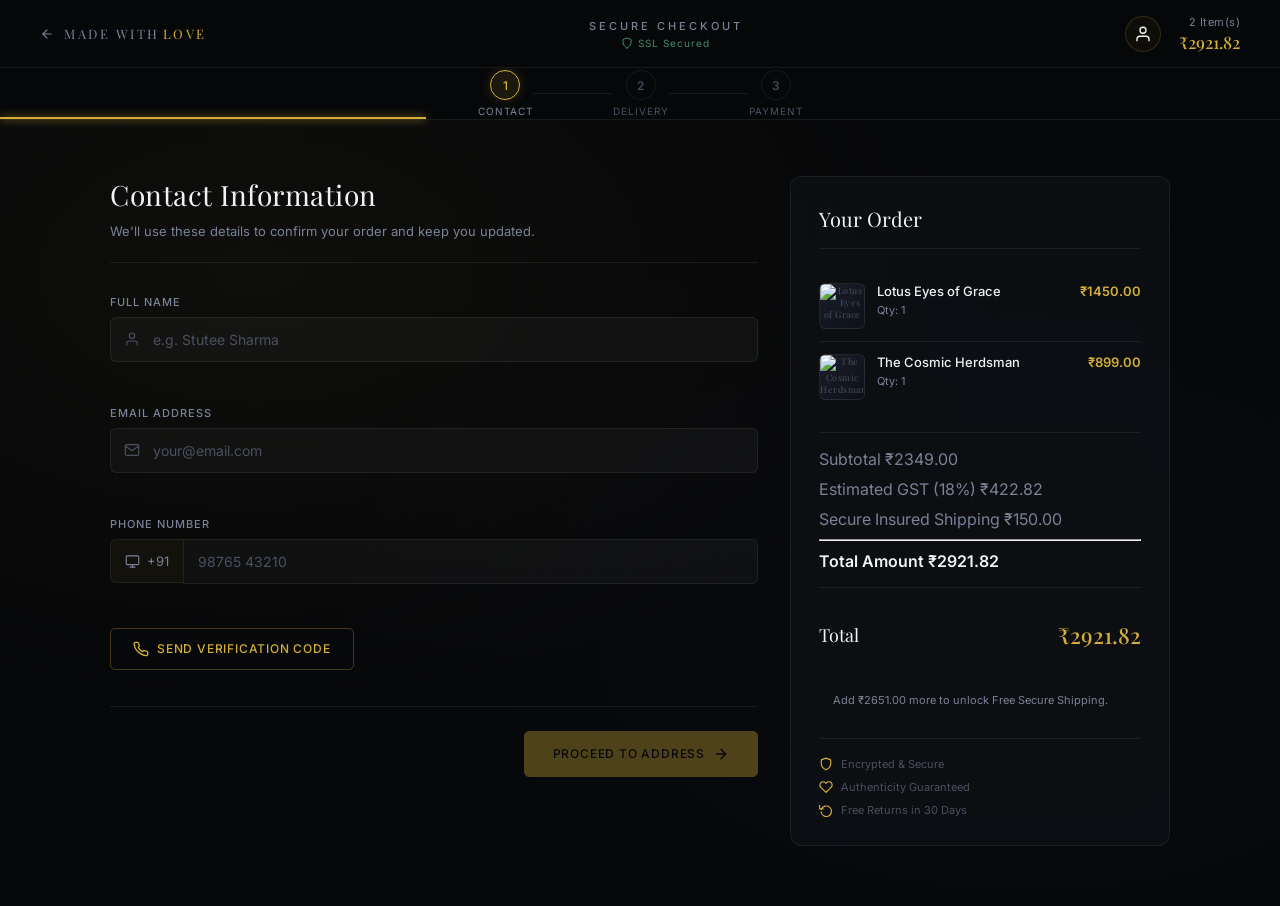
==== checkout.html @ 81f94aae "Initial commit — Stutee's Gallery" ====
<!DOCTYPE html>
<html lang="en">
<head>
  <meta charset="UTF-8">
  <meta name="viewport" content="width=device-width, initial-scale=1.0">
  <title>Secure Checkout — Stutee's Collection</title>
  <meta name="description" content="Complete your purchase from Stutee's Collection — a premium fine art gallery experience.">
  <link rel="preconnect" href="https://fonts.googleapis.com">
  <link rel="preconnect" href="https://fonts.gstatic.com" crossorigin>
  <link href="https://fonts.googleapis.com/css2?family=Inter:wght@300;400;500;600;700&family=Playfair+Display:ital,wght@0,400;0,500;0,600;1,400&display=swap" rel="stylesheet">
  <link rel="stylesheet" href="assets/css/checkout.css">
</head>
<body>

  <!-- FIXED CHECKOUT HEADER -->
  <header class="checkout-header">
    <a href="index.html" class="checkout-logo" aria-label="Back to Gallery">
      <svg class="logo-back-arrow" viewBox="0 0 24 24" width="14" height="14" fill="none" stroke="currentColor" stroke-width="2" stroke-linecap="round" stroke-linejoin="round">
        <line x1="19" y1="12" x2="5" y2="12"></line>
        <polyline points="12 19 5 12 12 5"></polyline>
      </svg>
      <span class="logo-text">MADE WITH<em>LOVE</em></span>
    </a>

    <div class="checkout-title-group">
      <span class="checkout-title">SECURE CHECKOUT</span>
      <div class="secure-badge">
        <svg viewBox="0 0 24 24" width="12" height="12" fill="none" stroke="currentColor" stroke-width="2" stroke-linecap="round" stroke-linejoin="round">
          <path d="M12 22s8-4 8-10V5l-8-3-8 3v7c0 6 8 10 8 10z"></path>
        </svg>
        SSL Secured
      </div>
    </div>

    <div class="header-order-count" id="checkout-header-right">
      <div class="header-order-count-text">
        <span id="header-item-count">0 Items</span>
        <span class="header-order-total" id="header-total">₹0.00</span>
      </div>
    </div>
  </header>

  <!-- STEP PROGRESS TRACKER -->
  <div class="progress-track-wrapper">
    <div class="progress-fill-bar" id="progress-fill"></div>
    <div class="step-nodes">

      <div class="step-node active" id="node-1">
        <div class="node-circle">
          <span class="node-num">1</span>
          <svg class="node-check" viewBox="0 0 24 24" width="13" height="13" fill="none" stroke="currentColor" stroke-width="2.5" stroke-linecap="round" stroke-linejoin="round">
            <polyline points="20 6 9 17 4 12"></polyline>
          </svg>
        </div>
        <span class="node-label">Contact</span>
      </div>

      <div class="step-connector" id="connector-1"></div>

      <div class="step-node" id="node-2">
        <div class="node-circle">
          <span class="node-num">2</span>
          <svg class="node-check" viewBox="0 0 24 24" width="13" height="13" fill="none" stroke="currentColor" stroke-width="2.5" stroke-linecap="round" stroke-linejoin="round">
            <polyline points="20 6 9 17 4 12"></polyline>
          </svg>
        </div>
        <span class="node-label">Delivery</span>
      </div>

      <div class="step-connector" id="connector-2"></div>

      <div class="step-node" id="node-3">
        <div class="node-circle">
          <span class="node-num">3</span>
          <svg class="node-check" viewBox="0 0 24 24" width="13" height="13" fill="none" stroke="currentColor" stroke-width="2.5" stroke-linecap="round" stroke-linejoin="round">
            <polyline points="20 6 9 17 4 12"></polyline>
          </svg>
        </div>
        <span class="node-label">Payment</span>
      </div>

    </div>
  </div>

  <!-- MAIN CHECKOUT LAYOUT -->
  <main class="checkout-main">

    <!-- LEFT: Multi-step Form Area -->
    <div class="checkout-form-area">

      <!-- ─── STEP 1: CONTACT INFO ─── -->
      <section class="checkout-step active" id="step-1">
        <div class="step-header">
          <h2 class="step-title">Contact Information</h2>
          <p class="step-subtitle">We'll use these details to confirm your order and keep you updated.</p>
        </div>

        <div class="form-group">
          <label class="form-label" for="full-name">Full Name</label>
          <div class="input-wrapper">
            <svg class="input-icon" viewBox="0 0 24 24" width="16" height="16" fill="none" stroke="currentColor" stroke-width="1.8" stroke-linecap="round" stroke-linejoin="round"><path d="M20 21v-2a4 4 0 0 0-4-4H8a4 4 0 0 0-4 4v2"></path><circle cx="12" cy="7" r="4"></circle></svg>
            <input type="text" id="full-name" class="form-input" placeholder="e.g. Stutee Sharma" autocomplete="name">
          </div>
          <span class="field-error" id="err-name"></span>
        </div>

        <div class="form-group">
          <label class="form-label" for="email-address">Email Address</label>
          <div class="input-wrapper">
            <svg class="input-icon" viewBox="0 0 24 24" width="16" height="16" fill="none" stroke="currentColor" stroke-width="1.8" stroke-linecap="round" stroke-linejoin="round"><path d="M4 4h16c1.1 0 2 .9 2 2v12c0 1.1-.9 2-2 2H4c-1.1 0-2-.9-2-2V6c0-1.1.9-2 2-2z"></path><polyline points="22,6 12,13 2,6"></polyline></svg>
            <input type="email" id="email-address" class="form-input" placeholder="your@email.com" autocomplete="email">
          </div>
          <span class="field-error" id="err-email"></span>
        </div>

        <div class="form-group">
          <label class="form-label" for="phone-number">Phone Number</label>
          <div class="input-wrapper phone-row">
            <div class="phone-prefix">
              <svg viewBox="0 0 24 24" width="15" height="15" fill="none" stroke="currentColor" stroke-width="1.8" stroke-linecap="round" stroke-linejoin="round"><rect x="2" y="3" width="20" height="14" rx="2" ry="2"></rect><line x1="8" y1="21" x2="16" y2="21"></line><line x1="12" y1="17" x2="12" y2="21"></line></svg>
              <span>+91</span>
            </div>
            <input type="tel" id="phone-number" class="form-input phone-input" placeholder="98765 43210" maxlength="14" autocomplete="tel">
          </div>
          <span class="field-error" id="err-phone"></span>
        </div>

        <!-- OTP Send Button -->
        <button class="btn btn-ghost send-otp-btn" id="send-otp-btn" type="button">
          <svg viewBox="0 0 24 24" width="16" height="16" fill="none" stroke="currentColor" stroke-width="2" stroke-linecap="round" stroke-linejoin="round"><path d="M22 16.92v3a2 2 0 0 1-2.18 2 19.79 19.79 0 0 1-8.63-3.07A19.5 19.5 0 0 1 4.69 13 19.79 19.79 0 0 1 1.61 4.38 2 2 0 0 1 3.58 2h3a2 2 0 0 1 2 1.72c.127.96.361 1.903.7 2.81a2 2 0 0 1-.45 2.11L7.91 9.91a16 16 0 0 0 6.08 6.08l1.07-1.07a2 2 0 0 1 2.11-.45c.907.339 1.85.573 2.81.7A2 2 0 0 1 22 16.92z"></path></svg>
          Send Verification Code
        </button>

        <!-- OTP Verification Drop-down Panel -->
        <div class="otp-panel" id="otp-panel">
          <div class="otp-panel-inner">
            <p class="otp-instruction">
              <svg viewBox="0 0 24 24" width="15" height="15" fill="none" stroke="currentColor" stroke-width="2" stroke-linecap="round" stroke-linejoin="round"><circle cx="12" cy="12" r="10"></circle><line x1="12" y1="8" x2="12" y2="12"></line><line x1="12" y1="16" x2="12.01" y2="16"></line></svg>
              A 4-digit code has been sent to your phone. Enter it below.
            </p>
            <div class="otp-boxes" id="otp-boxes">
              <input type="text" class="otp-digit" maxlength="1" inputmode="numeric" pattern="[0-9]*" aria-label="OTP digit 1">
              <input type="text" class="otp-digit" maxlength="1" inputmode="numeric" pattern="[0-9]*" aria-label="OTP digit 2">
              <input type="text" class="otp-digit" maxlength="1" inputmode="numeric" pattern="[0-9]*" aria-label="OTP digit 3">
              <input type="text" class="otp-digit" maxlength="1" inputmode="numeric" pattern="[0-9]*" aria-label="OTP digit 4">
            </div>
            <div class="otp-status" id="otp-status"></div>
            <button class="btn btn-ghost verify-otp-btn" id="verify-otp-btn" type="button">Verify Code</button>
          </div>
        </div>

        <div class="step-footer">
          <div></div>
          <button class="btn btn-primary step-next-btn" id="step1-next" type="button" disabled>
            Proceed to Address
            <svg viewBox="0 0 24 24" width="16" height="16" fill="none" stroke="currentColor" stroke-width="2" stroke-linecap="round" stroke-linejoin="round"><line x1="5" y1="12" x2="19" y2="12"></line><polyline points="12 5 19 12 12 19"></polyline></svg>
          </button>
        </div>
      </section>

      <!-- ─── STEP 2: DELIVERY ADDRESS ─── -->
      <section class="checkout-step" id="step-2">
        <div class="step-header">
          <h2 class="step-title">Delivery Address</h2>
          <p class="step-subtitle">Where should we send your artwork? We ship in premium archival packaging.</p>
        </div>

        <div class="form-group">
          <label class="form-label" for="street-address">Street Address</label>
          <div class="input-wrapper">
            <svg class="input-icon" viewBox="0 0 24 24" width="16" height="16" fill="none" stroke="currentColor" stroke-width="1.8" stroke-linecap="round" stroke-linejoin="round"><path d="M21 10c0 7-9 13-9 13s-9-6-9-13a9 9 0 0 1 18 0z"></path><circle cx="12" cy="10" r="3"></circle></svg>
            <input type="text" id="street-address" class="form-input" placeholder="House No., Street Name, Colony" autocomplete="address-line1">
          </div>
          <span class="field-error" id="err-street"></span>
        </div>

        <div class="form-group">
          <label class="form-label" for="apt-suite">Apartment / Suite / Floor <span class="label-optional">(Optional)</span></label>
          <div class="input-wrapper">
            <svg class="input-icon" viewBox="0 0 24 24" width="16" height="16" fill="none" stroke="currentColor" stroke-width="1.8" stroke-linecap="round" stroke-linejoin="round"><path d="M3 9l9-7 9 7v11a2 2 0 0 1-2 2H5a2 2 0 0 1-2-2z"></path><polyline points="9 22 9 12 15 12 15 22"></polyline></svg>
            <input type="text" id="apt-suite" class="form-input" placeholder="Apt 4B, Wing C, 3rd Floor" autocomplete="address-line2">
          </div>
        </div>

        <div class="form-row">
          <div class="form-group">
            <label class="form-label" for="city">City</label>
            <div class="input-wrapper">
              <input type="text" id="city" class="form-input" placeholder="New Delhi" autocomplete="address-level2">
            </div>
            <span class="field-error" id="err-city"></span>
          </div>
          <div class="form-group">
            <label class="form-label" for="state">State / Province</label>
            <div class="input-wrapper">
              <input type="text" id="state" class="form-input" placeholder="Delhi" autocomplete="address-level1">
            </div>
            <span class="field-error" id="err-state"></span>
          </div>
        </div>

        <div class="form-row">
          <div class="form-group">
            <label class="form-label" for="postal-code">ZIP / Postal Code</label>
            <div class="input-wrapper">
              <input type="text" id="postal-code" class="form-input" placeholder="110001" autocomplete="postal-code">
            </div>
            <span class="field-error" id="err-postal"></span>
          </div>
          <div class="form-group">
            <label class="form-label" for="country">Country</label>
            <div class="input-wrapper select-wrapper">
              <select id="country" class="form-input form-select" autocomplete="country">
                <option value="IN">India</option>
                <option value="US">United States</option>
                <option value="GB">United Kingdom</option>
                <option value="CA">Canada</option>
                <option value="AU">Australia</option>
                <option value="SG">Singapore</option>
                <option value="AE">UAE</option>
              </select>
              <svg class="select-chevron" viewBox="0 0 24 24" width="14" height="14" fill="none" stroke="currentColor" stroke-width="2" stroke-linecap="round" stroke-linejoin="round"><polyline points="6 9 12 15 18 9"></polyline></svg>
            </div>
          </div>
        </div>

        <div class="shipping-notice">
          <svg viewBox="0 0 24 24" width="16" height="16" fill="none" stroke="currentColor" stroke-width="1.8" stroke-linecap="round" stroke-linejoin="round"><rect x="1" y="3" width="15" height="13"></rect><polygon points="16 8 20 8 23 11 23 16 16 16 16 8"></polygon><circle cx="5.5" cy="18.5" r="2.5"></circle><circle cx="18.5" cy="18.5" r="2.5"></circle></svg>
          <span>All original artworks are shipped in custom archival crates with white-glove handling. Expected delivery: <strong>7–14 business days</strong>.</span>
        </div>

        <div class="step-footer">
          <button class="btn btn-back" id="step2-back" type="button">
            <svg viewBox="0 0 24 24" width="15" height="15" fill="none" stroke="currentColor" stroke-width="2" stroke-linecap="round" stroke-linejoin="round"><line x1="19" y1="12" x2="5" y2="12"></line><polyline points="12 19 5 12 12 5"></polyline></svg>
            Back
          </button>
          <button class="btn btn-primary step-next-btn" id="step2-next" type="button">
            Proceed to Payment
            <svg viewBox="0 0 24 24" width="16" height="16" fill="none" stroke="currentColor" stroke-width="2" stroke-linecap="round" stroke-linejoin="round"><line x1="5" y1="12" x2="19" y2="12"></line><polyline points="12 5 19 12 12 19"></polyline></svg>
          </button>
        </div>
      </section>

      <!-- ─── STEP 3: PAYMENT ─── -->
      <section class="checkout-step" id="step-3">
        <div class="step-header">
          <h2 class="step-title">Payment Method</h2>
          <p class="step-subtitle">Choose how you'd like to complete your acquisition. All transactions are encrypted.</p>
        </div>

        <!-- Payment Method Cards -->
        <div class="payment-methods" id="payment-methods">

          <label class="payment-method-card" for="pay-card">
            <input type="radio" name="payment" id="pay-card" value="card" class="payment-radio" checked>
            <div class="payment-card-inner">
              <div class="payment-method-header">
                <div class="payment-icon-group">
                  <div class="pay-icon card-icon">
                    <svg viewBox="0 0 24 24" width="18" height="18" fill="none" stroke="currentColor" stroke-width="1.8" stroke-linecap="round" stroke-linejoin="round"><rect x="1" y="4" width="22" height="16" rx="2" ry="2"></rect><line x1="1" y1="10" x2="23" y2="10"></line></svg>
                  </div>
                  <div class="card-brands">
                    <span class="card-brand visa">VISA</span>
                    <span class="card-brand mc">MC</span>
                    <span class="card-brand amex">AMEX</span>
                  </div>
                </div>
                <div class="payment-radio-indicator"></div>
              </div>
              <span class="payment-method-name">Credit / Debit Card</span>
              <span class="payment-method-desc">Secure 3D authenticated payment</span>
            </div>
          </label>

          <label class="payment-method-card" for="pay-upi">
            <input type="radio" name="payment" id="pay-upi" value="upi" class="payment-radio">
            <div class="payment-card-inner">
              <div class="payment-method-header">
                <div class="payment-icon-group">
                  <div class="pay-icon upi-icon">
                    <svg viewBox="0 0 24 24" width="18" height="18" fill="none" stroke="currentColor" stroke-width="1.8" stroke-linecap="round" stroke-linejoin="round"><path d="M12 2L2 7l10 5 10-5-10-5z"></path><path d="M2 17l10 5 10-5"></path><path d="M2 12l10 5 10-5"></path></svg>
                  </div>
                  <div class="card-brands">
                    <span class="card-brand gpay">GPay</span>
                    <span class="card-brand pp">PhonePe</span>
                  </div>
                </div>
                <div class="payment-radio-indicator"></div>
              </div>
              <span class="payment-method-name">UPI / Digital Wallets</span>
              <span class="payment-method-desc">Instant transfer via UPI ID or QR</span>
            </div>
          </label>

          <label class="payment-method-card" for="pay-wire">
            <input type="radio" name="payment" id="pay-wire" value="wire" class="payment-radio">
            <div class="payment-card-inner">
              <div class="payment-method-header">
                <div class="payment-icon-group">
                  <div class="pay-icon wire-icon">
                    <svg viewBox="0 0 24 24" width="18" height="18" fill="none" stroke="currentColor" stroke-width="1.8" stroke-linecap="round" stroke-linejoin="round"><line x1="12" y1="1" x2="12" y2="23"></line><path d="M17 5H9.5a3.5 3.5 0 0 0 0 7h5a3.5 3.5 0 0 1 0 7H6"></path></svg>
                  </div>
                </div>
                <div class="payment-radio-indicator"></div>
              </div>
              <span class="payment-method-name">Bank Wire Transfer</span>
              <span class="payment-method-desc">Preferred for high-value acquisitions</span>
            </div>
          </label>

        </div>

        <!-- Dynamic Payment Detail Panels -->
        <div class="payment-detail-panel active" id="panel-card">
          <div class="form-group">
            <label class="form-label" for="card-number">Card Number</label>
            <div class="input-wrapper card-num-wrapper">
              <svg class="input-icon" viewBox="0 0 24 24" width="16" height="16" fill="none" stroke="currentColor" stroke-width="1.8" stroke-linecap="round" stroke-linejoin="round"><rect x="1" y="4" width="22" height="16" rx="2" ry="2"></rect><line x1="1" y1="10" x2="23" y2="10"></line></svg>
              <input type="text" id="card-number" class="form-input" placeholder="1234  5678  9012  3456" maxlength="19" inputmode="numeric">
              <span class="card-type-indicator" id="card-type-badge"></span>
            </div>
            <span class="field-error" id="err-cardnum"></span>
          </div>
          <div class="form-row">
            <div class="form-group">
              <label class="form-label" for="card-expiry">Expiry Date</label>
              <div class="input-wrapper">
                <input type="text" id="card-expiry" class="form-input" placeholder="MM / YY" maxlength="7" inputmode="numeric">
              </div>
              <span class="field-error" id="err-expiry"></span>
            </div>
            <div class="form-group">
              <label class="form-label" for="card-cvv">
                CVV
                <span class="cvv-tooltip" tabindex="0">
                  <svg viewBox="0 0 24 24" width="12" height="12" fill="none" stroke="currentColor" stroke-width="2" stroke-linecap="round" stroke-linejoin="round"><circle cx="12" cy="12" r="10"></circle><line x1="12" y1="8" x2="12" y2="12"></line><line x1="12" y1="16" x2="12.01" y2="16"></line></svg>
                  <span class="tooltip-text">3–4 digits on the back of your card</span>
                </span>
              </label>
              <div class="input-wrapper">
                <input type="password" id="card-cvv" class="form-input" placeholder="•••" maxlength="4" inputmode="numeric">
              </div>
              <span class="field-error" id="err-cvv"></span>
            </div>
          </div>
          <div class="form-group">
            <label class="form-label" for="card-name">Name on Card</label>
            <div class="input-wrapper">
              <input type="text" id="card-name" class="form-input" placeholder="As it appears on your card" autocomplete="cc-name">
            </div>
            <span class="field-error" id="err-cardname"></span>
          </div>
        </div>

        <div class="payment-detail-panel" id="panel-upi">
          <div class="upi-tabs">
            <button class="upi-tab active" data-tab="upi-id">UPI ID</button>
            <button class="upi-tab" data-tab="qr-code">Scan QR</button>
          </div>
          <div class="upi-tab-panel active" id="upi-id">
            <div class="form-group">
              <label class="form-label" for="upi-address">Your UPI ID</label>
              <div class="input-wrapper upi-input-row">
                <input type="text" id="upi-address" class="form-input" placeholder="yourname@upi">
                <button class="btn btn-ghost upi-verify-btn" id="upi-verify-btn" type="button">Verify</button>
              </div>
              <span class="field-error" id="err-upi"></span>
            </div>
            <div class="upi-status" id="upi-status"></div>
          </div>
          <div class="upi-tab-panel" id="qr-code">
            <div class="qr-display">
              <div class="qr-placeholder">
                <svg viewBox="0 0 100 100" width="120" height="120">
                  <rect x="5" y="5" width="35" height="35" fill="none" stroke="currentColor" stroke-width="4"/>
                  <rect x="15" y="15" width="15" height="15" fill="currentColor"/>
                  <rect x="60" y="5" width="35" height="35" fill="none" stroke="currentColor" stroke-width="4"/>
                  <rect x="70" y="15" width="15" height="15" fill="currentColor"/>
                  <rect x="5" y="60" width="35" height="35" fill="none" stroke="currentColor" stroke-width="4"/>
                  <rect x="15" y="70" width="15" height="15" fill="currentColor"/>
                  <rect x="60" y="50" width="10" height="10" fill="currentColor"/>
                  <rect x="75" y="50" width="10" height="10" fill="currentColor"/>
                  <rect x="90" y="50" width="10" height="10" fill="currentColor"/>
                  <rect x="60" y="65" width="10" height="10" fill="currentColor"/>
                  <rect x="75" y="80" width="10" height="10" fill="currentColor"/>
                  <rect x="90" y="65" width="10" height="10" fill="currentColor"/>
                  <rect x="60" y="90" width="10" height="10" fill="currentColor"/>
                  <rect x="80" y="90" width="20" height="10" fill="currentColor"/>
                </svg>
              </div>
              <p class="qr-label">Scan with any UPI app</p>
              <p class="qr-sublabel">GPay · PhonePe · Paytm · BHIM</p>
            </div>
          </div>
        </div>

        <div class="payment-detail-panel" id="panel-wire">
          <div class="wire-details">
            <div class="wire-info-row">
              <span class="wire-key">Account Name</span>
              <span class="wire-val">Stutee Art Studio Pvt. Ltd.</span>
            </div>
            <div class="wire-info-row">
              <span class="wire-key">Account No.</span>
              <span class="wire-val copy-val" data-copy="4056 8811 9020 3301">4056 8811 9020 3301 <button class="copy-btn" aria-label="Copy account number">Copy</button></span>
            </div>
            <div class="wire-info-row">
              <span class="wire-key">IFSC / SWIFT</span>
              <span class="wire-val copy-val" data-copy="HDFC0001234">HDFC0001234 <button class="copy-btn" aria-label="Copy IFSC">Copy</button></span>
            </div>
            <div class="wire-info-row">
              <span class="wire-key">Bank Name</span>
              <span class="wire-val">HDFC Bank, Connaught Place, New Delhi</span>
            </div>
            <div class="wire-info-row">
              <span class="wire-key">Reference</span>
              <span class="wire-val" id="wire-reference">ORDER-2026-0001</span>
            </div>
          </div>
          <div class="wire-notice">
            <svg viewBox="0 0 24 24" width="16" height="16" fill="none" stroke="currentColor" stroke-width="2" stroke-linecap="round" stroke-linejoin="round"><circle cx="12" cy="12" r="10"></circle><line x1="12" y1="8" x2="12" y2="12"></line><line x1="12" y1="16" x2="12.01" y2="16"></line></svg>
            Please mention your Order Reference in the transfer remarks. Orders confirm within 1–2 business days after payment receipt.
          </div>
        </div>

        <div class="step-footer">
          <button class="btn btn-back" id="step3-back" type="button">
            <svg viewBox="0 0 24 24" width="15" height="15" fill="none" stroke="currentColor" stroke-width="2" stroke-linecap="round" stroke-linejoin="round"><line x1="19" y1="12" x2="5" y2="12"></line><polyline points="12 19 5 12 12 5"></polyline></svg>
            Back
          </button>
          <button class="btn btn-primary btn-place-order" id="place-order-btn" type="button">
            <svg viewBox="0 0 24 24" width="16" height="16" fill="none" stroke="currentColor" stroke-width="2" stroke-linecap="round" stroke-linejoin="round"><path d="M12 22s8-4 8-10V5l-8-3-8 3v7c0 6 8 10 8 10z"></path></svg>
            Place Order Securely
          </button>
        </div>
      </section>

      <!-- ─── ORDER CONFIRMED ─── -->
      <section class="checkout-step" id="step-success">
        <div class="success-screen">
          <div class="success-icon-ring">
            <svg viewBox="0 0 24 24" width="40" height="40" fill="none" stroke="currentColor" stroke-width="1.8" stroke-linecap="round" stroke-linejoin="round">
              <polyline points="20 6 9 17 4 12"></polyline>
            </svg>
          </div>
          <h2 class="success-title">Order Confirmed!</h2>
          <p class="success-subtitle">Thank you for your acquisition. A confirmation and invoice has been sent to your email address.</p>
          <div class="success-order-ref">
            <span class="success-ref-label">Order Reference</span>
            <span class="success-ref-number" id="success-ref">ORDER-2026-0001</span>
          </div>
          <div class="success-info-grid">
            <div class="success-info-item">
              <svg viewBox="0 0 24 24" width="18" height="18" fill="none" stroke="currentColor" stroke-width="1.8" stroke-linecap="round" stroke-linejoin="round"><rect x="1" y="3" width="15" height="13"></rect><polygon points="16 8 20 8 23 11 23 16 16 16 16 8"></polygon><circle cx="5.5" cy="18.5" r="2.5"></circle><circle cx="18.5" cy="18.5" r="2.5"></circle></svg>
              <span>Shipping within 3–5 business days</span>
            </div>
            <div class="success-info-item">
              <svg viewBox="0 0 24 24" width="18" height="18" fill="none" stroke="currentColor" stroke-width="1.8" stroke-linecap="round" stroke-linejoin="round"><path d="M4 4h16c1.1 0 2 .9 2 2v12c0 1.1-.9 2-2 2H4c-1.1 0-2-.9-2-2V6c0-1.1.9-2 2-2z"></path><polyline points="22,6 12,13 2,6"></polyline></svg>
              <span>Confirmation sent to your email</span>
            </div>
            <div class="success-info-item">
              <svg viewBox="0 0 24 24" width="18" height="18" fill="none" stroke="currentColor" stroke-width="1.8" stroke-linecap="round" stroke-linejoin="round"><path d="M22 16.92v3a2 2 0 0 1-2.18 2 19.79 19.79 0 0 1-8.63-3.07A19.5 19.5 0 0 1 4.69 13 19.79 19.79 0 0 1 1.61 4.38 2 2 0 0 1 3.58 2h3a2 2 0 0 1 2 1.72c.127.96.361 1.903.7 2.81a2 2 0 0 1-.45 2.11L7.91 9.91a16 16 0 0 0 6.08 6.08l1.07-1.07a2 2 0 0 1 2.11-.45c.907.339 1.85.573 2.81.7A2 2 0 0 1 22 16.92z"></path></svg>
              <span>A gallery advisor will call within 24h</span>
            </div>
          </div>
          <a href="index.html" class="btn btn-primary success-back-btn">Return to Gallery</a>
        </div>
      </section>

    </div>

    <!-- RIGHT: Persistent Order Summary Sidebar -->
    <aside class="order-summary-sidebar">
      <div class="summary-card">
        <h3 class="summary-title">Your Order</h3>

        <div class="summary-items" id="summary-items">
          <!-- Dynamically populated from cart data -->
          <div class="summary-empty" id="summary-empty">
            <svg viewBox="0 0 24 24" width="32" height="32" fill="none" stroke="currentColor" stroke-width="1.5" stroke-linecap="round" stroke-linejoin="round"><circle cx="9" cy="21" r="1"></circle><circle cx="20" cy="21" r="1"></circle><path d="M1 1h4l2.68 13.39a2 2 0 0 0 2 1.61h9.72a2 2 0 0 0 2-1.61L23 6H6"></path></svg>
            <p>Your cart is empty. <a href="index.html">Browse the collection.</a></p>
          </div>
        </div>

        <div class="summary-breakdown">
          <div class="summary-row">
        <span>Subtotal</span>
        <span id="summary-subtotal">₹0.00</span>
      </div>
      <div class="summary-row">
        <span>Estimated GST (18%)</span>
        <span id="summary-tax">₹0.00</span>
      </div>
      <div class="summary-row">
        <span>Secure Insured Shipping</span>
        <span id="summary-shipping">₹0.00</span>
      </div>
      <hr class="summary-divider">
      <div class="summary-row total-row">
        <span>Total Amount</span>
        <span id="summary-total">₹0.00</span>
      </div>
        </div>

        <div class="summary-total-row">
          <span class="summary-total-label">Total</span>
          <span class="summary-total-val" id="grand-total-val">₹0.00</span>
        </div>

        <!-- Dynamic notice based on total amount -->
        <div class="amount-notice" id="amount-notice"></div>

        <div class="summary-trust-badges">
          <div class="trust-badge">
            <svg viewBox="0 0 24 24" width="14" height="14" fill="none" stroke="currentColor" stroke-width="2" stroke-linecap="round" stroke-linejoin="round"><path d="M12 22s8-4 8-10V5l-8-3-8 3v7c0 6 8 10 8 10z"></path></svg>
            Encrypted & Secure
          </div>
          <div class="trust-badge">
            <svg viewBox="0 0 24 24" width="14" height="14" fill="none" stroke="currentColor" stroke-width="2" stroke-linecap="round" stroke-linejoin="round"><path d="M20.84 4.61a5.5 5.5 0 0 0-7.78 0L12 5.67l-1.06-1.06a5.5 5.5 0 0 0-7.78 7.78l1.06 1.06L12 21.23l7.78-7.78 1.06-1.06a5.5 5.5 0 0 0 0-7.78z"></path></svg>
            Authenticity Guaranteed
          </div>
          <div class="trust-badge">
            <svg viewBox="0 0 24 24" width="14" height="14" fill="none" stroke="currentColor" stroke-width="2" stroke-linecap="round" stroke-linejoin="round"><polyline points="1 4 1 10 7 10"></polyline><path d="M3.51 15a9 9 0 1 0 .49-3.87"></path></svg>
            Free Returns in 30 Days
          </div>
        </div>
      </div>
    </aside>

  </main>

  <!-- Toast Notification -->
  <div class="co-toast" id="co-toast"></div>

  <!-- GSAP for step transition animations -->
  <script src="https://cdn.jsdelivr.net/npm/gsap@3.12.5/dist/gsap.min.js"></script>
  <script src="assets/js/auth.js"></script>
  <script src="assets/js/checkout.js"></script>
</body>
</html>
---- assets/css/checkout.css ----
/* =============================================
   CHECKOUT.CSS — Premium Museum Gallery Theme
   Stutee's Collection Secure Checkout
   ============================================= */

/* Design Tokens */
:root {
  --bg-dark:        #07080a;
  --bg-card:        rgba(14, 17, 22, 0.72);
  --bg-step:        rgba(12, 14, 18, 0.90);
  --bg-input:       rgba(255, 255, 255, 0.032);
  --bg-input-focus: rgba(212, 175, 55, 0.05);
  --border:         rgba(255, 255, 255, 0.07);
  --border-focus:   rgba(212, 175, 55, 0.45);
  --border-error:   rgba(220, 80, 80, 0.7);
  --accent:         #d4af37;
  --accent-dim:     rgba(212, 175, 55, 0.15);
  --accent-hover:   #f3e5ab;
  --text-main:      #f0f2f5;
  --text-muted:     #7a8296;
  --text-dim:       #4a5060;
  --success:        #4caf7d;
  --error:          #e05252;
  --font-serif:     'Playfair Display', Georgia, serif;
  --font-sans:      'Inter', system-ui, sans-serif;
  --ease-out:       cubic-bezier(0.25, 0.8, 0.25, 1);
  --header-h:       68px;
  --progress-h:     52px;
}

/* Base Reset */
*, *::before, *::after { box-sizing: border-box; margin: 0; padding: 0; }

html { scroll-behavior: smooth; }

body {
  background-color: var(--bg-dark);
  color: var(--text-main);
  font-family: var(--font-sans);
  min-height: 100vh;
  -webkit-font-smoothing: antialiased;
  overflow-x: hidden;
}

/* Subtle noise texture overlay */
body::before {
  content: '';
  position: fixed;
  inset: 0;
  background-image:
    radial-gradient(ellipse at 20% 30%, rgba(212,175,55,0.04) 0%, transparent 50%),
    radial-gradient(ellipse at 80% 70%, rgba(100,120,180,0.03) 0%, transparent 50%);
  pointer-events: none;
  z-index: 0;
}

/* ─── HEADER ─── */
.checkout-header {
  position: fixed;
  top: 0; left: 0;
  width: 100%;
  height: var(--header-h);
  display: flex;
  align-items: center;
  justify-content: space-between;
  padding: 0 40px;
  z-index: 200;
  backdrop-filter: blur(24px);
  -webkit-backdrop-filter: blur(24px);
  background: rgba(7, 8, 10, 0.92);
  border-bottom: 1px solid var(--border);
}

.checkout-logo {
  display: flex;
  align-items: center;
  gap: 10px;
  text-decoration: none;
  color: var(--text-muted);
  font-size: 13px;
  letter-spacing: 2.5px;
  font-family: var(--font-serif);
  transition: color 0.3s ease;
}

.checkout-logo:hover { color: var(--accent); }

.logo-back-arrow { flex-shrink: 0; }

.logo-text em {
  color: var(--accent);
  font-style: normal;
  margin-left: 3px;
}

.checkout-title-group {
  display: flex;
  flex-direction: column;
  align-items: center;
  gap: 4px;
}

.checkout-title {
  font-size: 11px;
  letter-spacing: 3px;
  text-transform: uppercase;
  color: var(--text-muted);
  font-weight: 500;
}

.secure-badge {
  display: flex;
  align-items: center;
  gap: 5px;
  font-size: 10px;
  letter-spacing: 1px;
  color: var(--success);
  opacity: 0.8;
}

.header-order-count {
  display: flex;
  flex-direction: column;
  align-items: flex-end;
  gap: 2px;
}

#header-item-count {
  font-size: 11px;
  color: var(--text-muted);
  letter-spacing: 0.5px;
}

.header-order-total {
  font-family: var(--font-serif);
  font-size: 17px;
  color: var(--accent);
  font-weight: 500;
}

/* ─── STEP PROGRESS TRACKER ─── */
.progress-track-wrapper {
  position: fixed;
  top: var(--header-h);
  left: 0;
  width: 100%;
  height: var(--progress-h);
  z-index: 190;
  background: rgba(7, 8, 10, 0.95);
  border-bottom: 1px solid var(--border);
  display: flex;
  align-items: center;
  justify-content: center;
  padding: 0 40px;
}

/* Thin animated fill line underneath */
.progress-fill-bar {
  position: absolute;
  bottom: 0; left: 0;
  height: 2px;
  width: 33.3%;
  background: var(--accent);
  box-shadow: 0 0 8px var(--accent);
  transition: width 0.6s var(--ease-out);
}

.step-nodes {
  display: flex;
  align-items: center;
  gap: 0;
}

.step-connector {
  width: 80px;
  height: 1px;
  background: var(--border);
  position: relative;
  overflow: hidden;
}

.step-connector::after {
  content: '';
  position: absolute;
  top: 0; left: -100%;
  width: 100%; height: 100%;
  background: var(--accent);
  transition: left 0.5s var(--ease-out) 0.1s;
}

.step-connector.filled::after { left: 0; }

.step-node {
  display: flex;
  flex-direction: column;
  align-items: center;
  gap: 5px;
  cursor: default;
}

.node-circle {
  width: 30px;
  height: 30px;
  border-radius: 50%;
  border: 1.5px solid var(--border);
  background: rgba(7, 8, 10, 0.8);
  display: flex;
  align-items: center;
  justify-content: center;
  transition: all 0.4s var(--ease-out);
  position: relative;
}

.node-num {
  font-size: 12px;
  font-weight: 500;
  color: var(--text-dim);
  transition: opacity 0.3s ease;
}

.node-check {
  position: absolute;
  opacity: 0;
  transition: opacity 0.3s ease 0.1s;
  color: #07080a;
}

.step-node.active .node-circle {
  border-color: var(--accent);
  background: rgba(212, 175, 55, 0.1);
  box-shadow: 0 0 12px rgba(212, 175, 55, 0.2);
}

.step-node.active .node-num { color: var(--accent); }

.step-node.done .node-circle {
  background: var(--accent);
  border-color: var(--accent);
}

.step-node.done .node-num { opacity: 0; }
.step-node.done .node-check { opacity: 1; }

.node-label {
  font-size: 10px;
  letter-spacing: 1px;
  text-transform: uppercase;
  color: var(--text-dim);
  transition: color 0.3s ease;
}

.step-node.active .node-label { color: var(--text-muted); }
.step-node.done .node-label { color: var(--accent); }

/* ─── MAIN LAYOUT ─── */
.checkout-main {
  position: relative;
  z-index: 1;
  display: grid;
  grid-template-columns: 1fr 380px;
  gap: 32px;
  max-width: 1140px;
  margin: 0 auto;
  /* BUG FIX: ensure content clears both fixed header (68px) + fixed progress bar (52px) + breathing room */
  padding: calc(var(--header-h) + var(--progress-h) + 56px) 40px 60px;
  align-items: start;
  scroll-margin-top: calc(var(--header-h) + var(--progress-h) + 56px);
}

html {
  /* BUG FIX: correct fallback for progress-h was 4px, must be 52px to match --progress-h */
  scroll-padding-top: calc(var(--header-h, 68px) + var(--progress-h, 52px) + 56px);
}

/* ─── FORM STEPS ─── */
.checkout-form-area { position: relative; }

.checkout-step {
  display: none;
  opacity: 0;
  transform: translateY(24px);
}

.checkout-step.active {
  display: block;
  opacity: 1;
  transform: translateY(0);
}

.step-header {
  margin-bottom: 32px;
  padding-bottom: 20px;
  border-bottom: 1px solid var(--border);
}

.step-title {
  font-family: var(--font-serif);
  font-size: 28px;
  font-weight: 400;
  letter-spacing: 0.5px;
  margin-bottom: 8px;
  color: var(--text-main);
}

.step-subtitle {
  font-size: 13px;
  color: var(--text-muted);
  line-height: 1.6;
}

/* ─── FORM ELEMENTS ─── */
.form-group { margin-bottom: 22px; }

.form-row {
  display: grid;
  grid-template-columns: 1fr 1fr;
  gap: 18px;
}

.form-label {
  display: flex;
  align-items: center;
  gap: 6px;
  font-size: 11px;
  font-weight: 500;
  letter-spacing: 1px;
  text-transform: uppercase;
  color: var(--text-muted);
  margin-bottom: 8px;
}

.label-optional {
  font-weight: 400;
  text-transform: none;
  letter-spacing: 0;
  font-size: 10px;
  color: var(--text-dim);
}

.input-wrapper {
  position: relative;
  display: flex;
  align-items: center;
}

.input-icon {
  position: absolute;
  left: 14px;
  color: var(--text-dim);
  pointer-events: none;
  flex-shrink: 0;
  z-index: 1;
}

.form-input {
  width: 100%;
  background: var(--bg-input);
  border: 1px solid var(--border);
  border-radius: 6px;
  color: var(--text-main);
  font-family: var(--font-sans);
  font-size: 14px;
  padding: 13px 16px 13px 42px;
  outline: none;
  transition: all 0.3s var(--ease-out);
  -webkit-appearance: none;
-moz-appearance: none; /* For older Firefox browsers */
appearance: none;      /* Standard property modern browsers read */
}

/* No left icon inputs */
/* Hide standard trailing items but leave the live card-type indicator visible */
.form-input:not(.phone-input) + *:not(.card-type-indicator) {
  display: none;
}
.input-wrapper:not(:has(.input-icon)) .form-input { padding-left: 16px; }
.form-row .input-wrapper .form-input { padding-left: 16px; }

.form-input:focus {
  background: var(--bg-input-focus);
  border-color: var(--border-focus);
  box-shadow: 0 0 0 3px rgba(212, 175, 55, 0.08);
}

.form-input::placeholder { color: var(--text-dim); }

.form-input.error { border-color: var(--border-error); }

.field-error {
  display: block;
  font-size: 11px;
  color: var(--error);
  margin-top: 6px;
  min-height: 16px;
  letter-spacing: 0.3px;
}

/* Icon-wrapper specific padding fixes */
.input-wrapper:has(.input-icon) .form-input { padding-left: 42px; }

/* Phone Row */
.phone-row { gap: 0; }

.phone-prefix {
  display: flex;
  align-items: center;
  gap: 7px;
  padding: 13px 14px;
  background: rgba(212, 175, 55, 0.05);
  border: 1px solid var(--border);
  border-right: none;
  border-radius: 6px 0 0 6px;
  font-size: 13px;
  color: var(--text-muted);
  white-space: nowrap;
  flex-shrink: 0;
}

.phone-input {
  border-radius: 0 6px 6px 0 !important;
  padding-left: 14px !important;
}

/* Select */
.select-wrapper { position: relative; }
.form-select { padding-right: 36px !important; cursor: pointer; }
.select-chevron {
  position: absolute;
  right: 12px;
  color: var(--text-dim);
  pointer-events: none;
}

/* Card number */
.card-num-wrapper { position: relative; }
.card-type-indicator {
  position: absolute;
  right: 14px;
  font-size: 10px;
  font-weight: 600;
  letter-spacing: 1px;
  color: var(--accent);
  pointer-events: none;
}

/* CVV Tooltip */
.cvv-tooltip {
  position: relative;
  display: inline-flex;
  align-items: center;
  cursor: help;
  color: var(--text-dim);
}

.tooltip-text {
  position: absolute;
  bottom: calc(100% + 8px);
  left: 50%;
  transform: translateX(-50%);
  background: rgba(20, 24, 32, 0.98);
  border: 1px solid var(--border);
  border-radius: 5px;
  padding: 8px 12px;
  font-size: 11px;
  color: var(--text-muted);
  white-space: nowrap;
  letter-spacing: 0;
  pointer-events: none;
  opacity: 0;
  transition: opacity 0.2s ease;
  font-weight: 400;
  text-transform: none;
}

.cvv-tooltip:hover .tooltip-text { opacity: 1; }

/* Shipping Notice */
.shipping-notice {
  display: flex;
  align-items: flex-start;
  gap: 10px;
  background: rgba(212, 175, 55, 0.04);
  border: 1px solid rgba(212, 175, 55, 0.1);
  border-radius: 6px;
  padding: 14px 16px;
  font-size: 12px;
  color: var(--text-muted);
  line-height: 1.6;
  margin-bottom: 24px;
}

.shipping-notice svg { color: var(--accent); flex-shrink: 0; margin-top: 1px; }
.shipping-notice strong { color: var(--text-main); }

/* ─── BUTTONS ─── */
.btn {
  display: inline-flex;
  align-items: center;
  justify-content: center;
  gap: 8px;
  font-family: var(--font-sans);
  font-weight: 500;
  font-size: 12px;
  letter-spacing: 0.8px;
  text-transform: uppercase;
  border: none;
  border-radius: 5px;
  cursor: pointer;
  transition: all 0.35s var(--ease-out);
  outline: none;
  text-decoration: none;
}

.btn-primary {
  background: var(--accent);
  color: #07080a;
  padding: 14px 28px;
  border: 1px solid var(--accent);
}

.btn-primary:hover {
  background: var(--accent-hover);
  border-color: var(--accent-hover);
  box-shadow: 0 0 20px rgba(212, 175, 55, 0.3);
}

.btn-primary:disabled {
  opacity: 0.35;
  cursor: not-allowed;
  box-shadow: none;
}

.btn-ghost {
  background: transparent;
  color: var(--accent);
  padding: 12px 22px;
  border: 1px solid rgba(212, 175, 55, 0.3);
}

.btn-ghost:hover {
  background: rgba(212, 175, 55, 0.07);
  border-color: var(--accent);
}

.btn-back {
  background: transparent;
  color: var(--text-muted);
  padding: 12px 18px;
  border: 1px solid var(--border);
  font-size: 11px;
}

.btn-back:hover {
  color: var(--text-main);
  border-color: var(--text-muted);
}

.btn-place-order {
  padding: 15px 32px;
  font-size: 12px;
  letter-spacing: 1px;
}

.step-footer {
  display: flex;
  justify-content: space-between;
  align-items: center;
  margin-top: 36px;
  padding-top: 24px;
  border-top: 1px solid var(--border);
}

/* ─── OTP PANEL ─── */
.send-otp-btn { margin-bottom: 0; }

.otp-panel {
  max-height: 0;
  overflow: hidden;
  transition: max-height 0.5s var(--ease-out), opacity 0.4s ease;
  opacity: 0;
}

.otp-panel.open {
  max-height: 240px;
  opacity: 1;
}

.otp-panel-inner {
  background: rgba(212, 175, 55, 0.03);
  border: 1px solid rgba(212, 175, 55, 0.12);
  border-radius: 8px;
  padding: 22px;
  margin-top: 16px;
  margin-bottom: 8px;
}

.otp-instruction {
  display: flex;
  align-items: center;
  gap: 8px;
  font-size: 12px;
  color: var(--text-muted);
  margin-bottom: 18px;
}

.otp-instruction svg { color: var(--accent); flex-shrink: 0; }

.otp-boxes {
  display: flex;
  gap: 12px;
  margin-bottom: 16px;
}

.otp-digit {
  width: 52px;
  height: 56px;
  text-align: center;
  font-size: 22px;
  font-weight: 500;
  background: var(--bg-input);
  border: 1px solid var(--border);
  border-radius: 8px;
  color: var(--text-main);
  outline: none;
  transition: all 0.25s ease;
  font-family: var(--font-sans);
}

.otp-digit:focus {
  border-color: var(--border-focus);
  background: var(--bg-input-focus);
  box-shadow: 0 0 0 3px rgba(212, 175, 55, 0.1);
}

.otp-digit.filled { border-color: rgba(212, 175, 55, 0.4); }

.otp-status {
  font-size: 12px;
  min-height: 18px;
  margin-bottom: 12px;
  display: flex;
  align-items: center;
  gap: 6px;
}

.otp-status.success { color: var(--success); }
.otp-status.error { color: var(--error); }

.verify-otp-btn { font-size: 11px; padding: 10px 18px; }

/* Spinner */
@keyframes spin {
  to { transform: rotate(360deg); }
}

.spinner {
  width: 14px;
  height: 14px;
  border: 2px solid rgba(212, 175, 55, 0.3);
  border-top-color: var(--accent);
  border-radius: 50%;
  animation: spin 0.7s linear infinite;
  flex-shrink: 0;
}

/* ─── PAYMENT METHODS ─── */
.payment-methods {
  display: grid;
  grid-template-columns: repeat(3, 1fr);
  gap: 14px;
  margin-bottom: 28px;
}

.payment-method-card {
  position: relative;
  cursor: pointer;
}

.payment-radio { position: absolute; opacity: 0; pointer-events: none; }

.payment-card-inner {
  background: var(--bg-input);
  border: 1.5px solid var(--border);
  border-radius: 10px;
  padding: 16px;
  transition: all 0.3s var(--ease-out);
  display: flex;
  flex-direction: column;
  gap: 8px;
}

.payment-method-card:hover .payment-card-inner {
  border-color: rgba(212, 175, 55, 0.3);
  background: rgba(212, 175, 55, 0.03);
}

.payment-radio:checked + .payment-card-inner {
  border-color: var(--accent);
  background: rgba(212, 175, 55, 0.06);
  box-shadow: 0 0 0 3px rgba(212, 175, 55, 0.08);
}

.payment-method-header {
  display: flex;
  justify-content: space-between;
  align-items: flex-start;
}

.payment-icon-group {
  display: flex;
  align-items: center;
  gap: 8px;
}

.pay-icon {
  width: 36px;
  height: 36px;
  border-radius: 8px;
  display: flex;
  align-items: center;
  justify-content: center;
  flex-shrink: 0;
}

.card-icon { background: rgba(100, 140, 220, 0.12); color: #7baaf7; }
.upi-icon  { background: rgba(80, 200, 130, 0.12);  color: #60c990; }
.wire-icon { background: rgba(212, 175, 55, 0.12);  color: var(--accent); }

.card-brands { display: flex; gap: 4px; flex-wrap: wrap; }

.card-brand {
  font-size: 8px;
  font-weight: 600;
  letter-spacing: 0.5px;
  padding: 2px 6px;
  border-radius: 3px;
  border: 1px solid var(--border);
  color: var(--text-dim);
}

.card-brand.visa  { color: #4a90e2; border-color: rgba(74,144,226,0.2); }
.card-brand.mc    { color: #e65c00; border-color: rgba(230,92,0,0.2); }
.card-brand.amex  { color: #4caf7d; border-color: rgba(76,175,125,0.2); }
.card-brand.gpay  { color: #4285f4; border-color: rgba(66,133,244,0.2); }
.card-brand.pp    { color: #5f259f; border-color: rgba(95,37,159,0.2); }

.payment-radio-indicator {
  width: 16px;
  height: 16px;
  border-radius: 50%;
  border: 1.5px solid var(--border);
  transition: all 0.3s ease;
  flex-shrink: 0;
  position: relative;
}

.payment-radio-indicator::after {
  content: '';
  position: absolute;
  top: 50%; left: 50%;
  transform: translate(-50%, -50%) scale(0);
  width: 8px; height: 8px;
  border-radius: 50%;
  background: var(--accent);
  transition: transform 0.25s var(--ease-out);
}

.payment-radio:checked + .payment-card-inner .payment-radio-indicator {
  border-color: var(--accent);
}

.payment-radio:checked + .payment-card-inner .payment-radio-indicator::after {
  transform: translate(-50%, -50%) scale(1);
}

.payment-method-name {
  font-size: 13px;
  font-weight: 500;
  color: var(--text-main);
}

.payment-method-desc {
  font-size: 11px;
  color: var(--text-muted);
}

/* ─── PAYMENT DETAIL PANELS ─── */
.payment-detail-panel {
  display: none;
  opacity: 0;
  transform: translateY(10px);
}

.payment-detail-panel.active {
  display: block;
  opacity: 1;
  transform: translateY(0);
}

/* UPI Tabs */
.upi-tabs {
  display: flex;
  gap: 0;
  background: var(--bg-input);
  border: 1px solid var(--border);
  border-radius: 7px;
  padding: 4px;
  width: fit-content;
  margin-bottom: 20px;
}

.upi-tab {
  background: none;
  border: none;
  color: var(--text-muted);
  font-family: var(--font-sans);
  font-size: 12px;
  padding: 8px 20px;
  border-radius: 5px;
  cursor: pointer;
  transition: all 0.25s ease;
  letter-spacing: 0.5px;
}

.upi-tab.active {
  background: var(--accent);
  color: #07080a;
  font-weight: 500;
}

.upi-tab-panel { display: none; }
.upi-tab-panel.active { display: block; }

.upi-input-row {
  display: flex;
  gap: 10px;
}

.upi-input-row .form-input { border-radius: 6px; flex: 1; }
.upi-verify-btn { white-space: nowrap; border-radius: 6px; font-size: 11px; padding: 0 16px; }

.upi-status {
  font-size: 12px;
  min-height: 18px;
  margin-top: 8px;
  display: flex;
  align-items: center;
  gap: 6px;
}

.upi-status.success { color: var(--success); }
.upi-status.error { color: var(--error); }

/* QR Display */
.qr-display {
  display: flex;
  flex-direction: column;
  align-items: center;
  padding: 24px;
  background: rgba(255, 255, 255, 0.02);
  border: 1px solid var(--border);
  border-radius: 10px;
}

.qr-placeholder {
  color: var(--text-muted);
  margin-bottom: 14px;
  padding: 16px;
  background: rgba(255, 255, 255, 0.03);
  border-radius: 8px;
}

.qr-label {
  font-size: 13px;
  font-weight: 500;
  color: var(--text-main);
  margin-bottom: 5px;
}

.qr-sublabel {
  font-size: 11px;
  color: var(--text-muted);
}

/* Wire Transfer Details */
.wire-details {
  background: rgba(212, 175, 55, 0.03);
  border: 1px solid rgba(212, 175, 55, 0.1);
  border-radius: 10px;
  overflow: hidden;
  margin-bottom: 16px;
}

.wire-info-row {
  display: flex;
  justify-content: space-between;
  align-items: center;
  padding: 14px 18px;
  border-bottom: 1px solid var(--border);
  gap: 16px;
}

.wire-info-row:last-child { border-bottom: none; }

.wire-key {
  font-size: 11px;
  text-transform: uppercase;
  letter-spacing: 1px;
  color: var(--text-muted);
  flex-shrink: 0;
  min-width: 120px;
}

.wire-val {
  font-size: 13px;
  color: var(--text-main);
  font-family: 'Courier New', monospace;
  text-align: right;
  display: flex;
  align-items: center;
  gap: 10px;
}

.copy-btn {
  background: none;
  border: 1px solid var(--border);
  color: var(--accent);
  font-size: 10px;
  letter-spacing: 0.5px;
  padding: 3px 8px;
  border-radius: 3px;
  cursor: pointer;
  font-family: var(--font-sans);
  transition: all 0.25s ease;
}

.copy-btn:hover {
  background: rgba(212, 175, 55, 0.08);
  border-color: var(--accent);
}

.wire-notice {
  display: flex;
  gap: 10px;
  font-size: 12px;
  color: var(--text-muted);
  line-height: 1.6;
  padding: 12px 14px;
  background: rgba(212, 175, 55, 0.04);
  border: 1px solid rgba(212, 175, 55, 0.08);
  border-radius: 7px;
}

.wire-notice svg { color: var(--accent); flex-shrink: 0; margin-top: 2px; }

/* ─── ORDER SUMMARY SIDEBAR ─── */
.order-summary-sidebar {
  position: sticky;
  top: calc(var(--header-h) + var(--progress-h) + 20px);
  height: fit-content;
}

.summary-card {
  background: var(--bg-card);
  border: 1px solid var(--border);
  border-radius: 12px;
  padding: 28px;
  backdrop-filter: blur(16px);
  -webkit-backdrop-filter: blur(16px);
}

.summary-title {
  font-family: var(--font-serif);
  font-size: 20px;
  font-weight: 400;
  margin-bottom: 22px;
  padding-bottom: 16px;
  border-bottom: 1px solid var(--border);
  color: var(--text-main);
}

.summary-items { margin-bottom: 20px; }

.summary-empty {
  display: flex;
  flex-direction: column;
  align-items: center;
  gap: 12px;
  padding: 28px 16px;
  color: var(--text-dim);
  text-align: center;
  font-size: 13px;
}

.summary-empty a {
  color: var(--accent);
  text-decoration: none;
}

.summary-item {
  display: flex;
  align-items: flex-start;
  gap: 12px;
  padding: 12px 0;
  border-bottom: 1px solid var(--border);
}

.summary-item:last-child { border-bottom: none; }

.item-thumb {
  width: 46px;
  height: 46px;
  border-radius: 6px;
  background: linear-gradient(135deg, #1a1f2a 0%, #0d1018 100%);
  border: 1px solid var(--border);
  display: flex;
  align-items: center;
  justify-content: center;
  flex-shrink: 0;
  font-size: 9px;
  color: var(--text-dim);
  letter-spacing: 0.5px;
  text-align: center;
  font-family: var(--font-serif);
  padding: 4px;
}

.item-info { flex: 1; }

.item-name {
  font-size: 13px;
  font-weight: 500;
  color: var(--text-main);
  margin-bottom: 3px;
  line-height: 1.3;
}

.item-variant {
  font-size: 11px;
  color: var(--text-muted);
  margin-bottom: 4px;
}

.item-price {
  font-size: 13px;
  font-weight: 600;
  color: var(--accent);
  flex-shrink: 0;
}

.summary-breakdown {
  display: flex;
  flex-direction: column;
  gap: 10px;
  margin-bottom: 18px;
  padding: 16px 0;
  border-top: 1px solid var(--border);
  border-bottom: 1px solid var(--border);
}

.breakdown-row {
  display: flex;
  justify-content: space-between;
  align-items: center;
  font-size: 12px;
  color: var(--text-muted);
}

.summary-total-row {
  display: flex;
  justify-content: space-between;
  align-items: center;
  padding: 14px 0;
  margin-bottom: 18px;
}

.summary-total-label {
  font-family: var(--font-serif);
  font-size: 18px;
  color: var(--text-main);
}

.summary-total-val {
  font-family: var(--font-serif);
  font-size: 22px;
  font-weight: 500;
  color: var(--accent);
}

/* Dynamic amount notice */
.amount-notice {
  font-size: 11px;
  color: var(--text-muted);
  padding: 10px 14px;
  border-radius: 6px;
  margin-bottom: 18px;
  line-height: 1.6;
  min-height: 0;
  transition: all 0.3s ease;
}

.amount-notice.wire-rec {
  background: rgba(212, 175, 55, 0.05);
  border: 1px solid rgba(212, 175, 55, 0.12);
  color: var(--text-muted);
}

.amount-notice.emi-notice {
  background: rgba(76, 175, 125, 0.06);
  border: 1px solid rgba(76, 175, 125, 0.15);
  color: #6dcfa0;
}

/* Trust Badges */
.summary-trust-badges {
  display: flex;
  flex-direction: column;
  gap: 9px;
  padding-top: 18px;
  border-top: 1px solid var(--border);
}

.trust-badge {
  display: flex;
  align-items: center;
  gap: 8px;
  font-size: 11px;
  color: var(--text-dim);
}

.trust-badge svg { color: var(--accent); flex-shrink: 0; }

/* ─── SUCCESS SCREEN ─── */
.success-screen {
  display: flex;
  flex-direction: column;
  align-items: center;
  text-align: center;
  padding: 20px 0 40px;
}

.success-icon-ring {
  width: 80px;
  height: 80px;
  border-radius: 50%;
  background: rgba(76, 175, 125, 0.1);
  border: 2px solid var(--success);
  display: flex;
  align-items: center;
  justify-content: center;
  margin-bottom: 24px;
  color: var(--success);
  animation: successPop 0.6s var(--ease-out) forwards;
}

@keyframes successPop {
  0%  { transform: scale(0.5); opacity: 0; }
  70% { transform: scale(1.08); }
  100%{ transform: scale(1); opacity: 1; }
}

.success-title {
  font-family: var(--font-serif);
  font-size: 32px;
  font-weight: 400;
  margin-bottom: 12px;
}

.success-subtitle {
  font-size: 14px;
  color: var(--text-muted);
  max-width: 440px;
  line-height: 1.7;
  margin-bottom: 28px;
}

.success-order-ref {
  display: flex;
  align-items: center;
  gap: 14px;
  background: rgba(212, 175, 55, 0.06);
  border: 1px solid rgba(212, 175, 55, 0.15);
  border-radius: 8px;
  padding: 14px 24px;
  margin-bottom: 32px;
}

.success-ref-label {
  font-size: 11px;
  text-transform: uppercase;
  letter-spacing: 1.5px;
  color: var(--text-muted);
}

.success-ref-number {
  font-family: 'Courier New', monospace;
  font-size: 15px;
  font-weight: 600;
  color: var(--accent);
  letter-spacing: 1px;
}

.success-info-grid {
  display: flex;
  flex-direction: column;
  gap: 10px;
  margin-bottom: 32px;
  width: 100%;
  max-width: 380px;
}

.success-info-item {
  display: flex;
  align-items: center;
  gap: 10px;
  font-size: 13px;
  color: var(--text-muted);
  justify-content: center;
}

.success-info-item svg { color: var(--success); flex-shrink: 0; }

.success-back-btn { padding: 14px 36px; }

/* ─── TOAST ─── */
.co-toast {
  position: fixed;
  bottom: -70px;
  left: 50%;
  transform: translateX(-50%);
  background: var(--accent);
  color: #07080a;
  padding: 12px 24px;
  border-radius: 30px;
  font-size: 12px;
  font-weight: 500;
  z-index: 9999;
  box-shadow: 0 8px 24px rgba(0,0,0,0.4);
  transition: bottom 0.4s cubic-bezier(0.175, 0.885, 0.32, 1.275);
  pointer-events: none;
  max-width: 90vw;
  text-align: center;
}

.co-toast.show { bottom: 40px; }
.co-toast.error-toast {
  background: var(--error);
  color: #fff;
}

/* ─── RESPONSIVE ─── */
@media (max-width: 900px) {
  .checkout-main {
    grid-template-columns: 1fr;
    padding: calc(var(--header-h) + var(--progress-h) + 36px) 24px 60px;
  }

  .order-summary-sidebar {
    position: static;
    order: -1; /* Summary above form on mobile */
  }

  .payment-methods {
    grid-template-columns: 1fr;
  }

  .form-row {
    grid-template-columns: 1fr;
  }
}

@media (max-width: 600px) {
  .checkout-header { padding: 0 20px; }
  .checkout-title-group { display: none; }
  .step-connector { width: 50px; }

  .otp-digit {
    width: 44px;
    height: 50px;
    font-size: 18px;
  }
}

/* Ensure the input wrapper behaves as a relative reference anchor */
.input-wrapper.card-num-wrapper {
  position: relative;
  display: flex;
  align-items: center;
  width: 100%;
}

/* Ensure the text input padding leaves room for the left icon AND the right badge */
.input-wrapper.card-num-wrapper #card-number {
  padding-left: 44px !important;  /* Space for the credit card SVG icon */
  padding-right: 75px !important; /* Space for the dynamic VISA/MC text badge */
  width: 100%;
  box-sizing: border-box;
}

/* Position the dynamic brand text badge directly over the right inner margin line */
#card-type-badge.card-type-indicator {
  display: inline-block !important; /* Forces rendering validation override */
  position: absolute !important;
  right: 16px !important;
  top: 50% !important;
  transform: translateY(-50%) !important;
  font-size: 11px !important;
  font-weight: 700 !important;
  letter-spacing: 1.5px !important;
  color: var(--accent, #d4af37) !important; /* Matches your museum gold token */
  pointer-events: none; /* Allows clicks to pass through to the input field below */
  z-index: 5;
  text-transform: uppercase;
}

/* ==========================================================================
   🎨 SUMMARY TEXT CONTRAST FIX (DARK THEME)
   ========================================================================== */

/* Item titles and details visible on dark background */
.summary-item .item-name {
    color: var(--text-main) !important;
    font-weight: 500 !important;
}

.summary-item .item-variant {
    color: var(--text-muted) !important;
}

/* Prices in accent gold */
.summary-item .item-price {
    color: var(--accent) !important;
    font-weight: 600 !important;
}

/* Thumbnail box — dark bg so image sits cleanly */
.summary-item .item-thumb {
    background-color: var(--bg-card) !important;
    border: 1px solid var(--border) !important;
    overflow: hidden !important;
    border-radius: 6px !important;
    padding: 0 !important;
}

/* Summary breakdown row text */
.summary-row span {
    color: var(--text-muted) !important;
}

.summary-row.total-row span {
    color: var(--text-main) !important;
    font-weight: 600 !important;
}

/* ─── AUTH ICON IN CHECKOUT HEADER ─── */
/* Override .header-order-count so it accommodates the auth icon */
.header-order-count {
  display: flex;
  flex-direction: row !important;
  align-items: center;
  gap: 16px;
}
.header-order-count-text {
  display: flex;
  flex-direction: column;
  align-items: flex-end;
  gap: 2px;
}
/* Ensure auth icon uses checkout CSS vars */
.auth-icon-btn {
  --color-accent: #d4af37;
  --color-text-main: #f0f2f5;
}
@media (max-width: 600px) {
  .header-order-count { gap: 10px; }
}
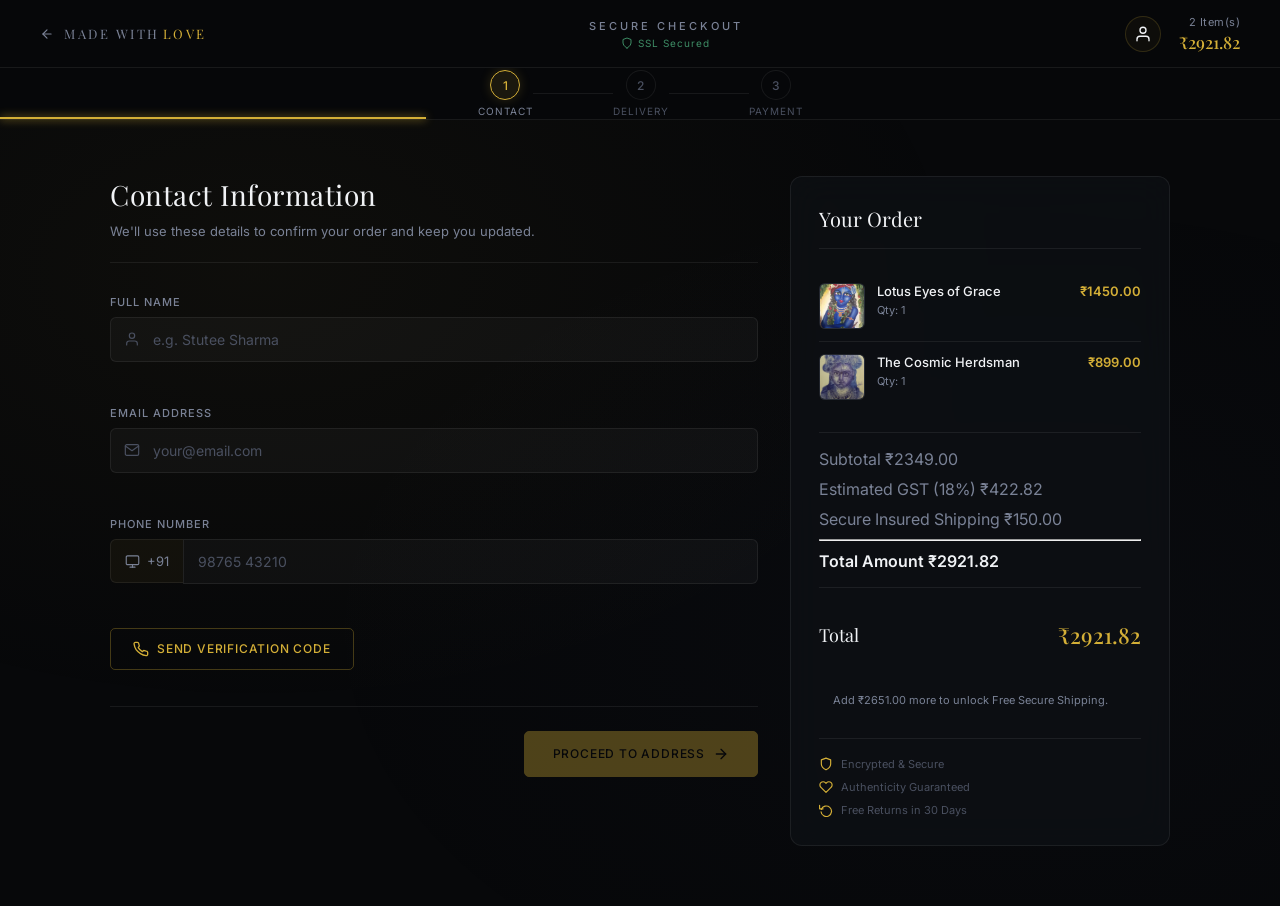
==== commit 45412347: "add favicon" ====
--- a/checkout.html
+++ b/checkout.html
@@ -4,6 +4,7 @@
   <meta charset="UTF-8">
   <meta name="viewport" content="width=device-width, initial-scale=1.0">
   <title>Secure Checkout — Stutee's Collection</title>
+   <link rel="icon" type="image/jpeg" href="assets/images/favicon.jpeg">
   <meta name="description" content="Complete your purchase from Stutee's Collection — a premium fine art gallery experience.">
   <link rel="preconnect" href="https://fonts.googleapis.com">
   <link rel="preconnect" href="https://fonts.gstatic.com" crossorigin>
